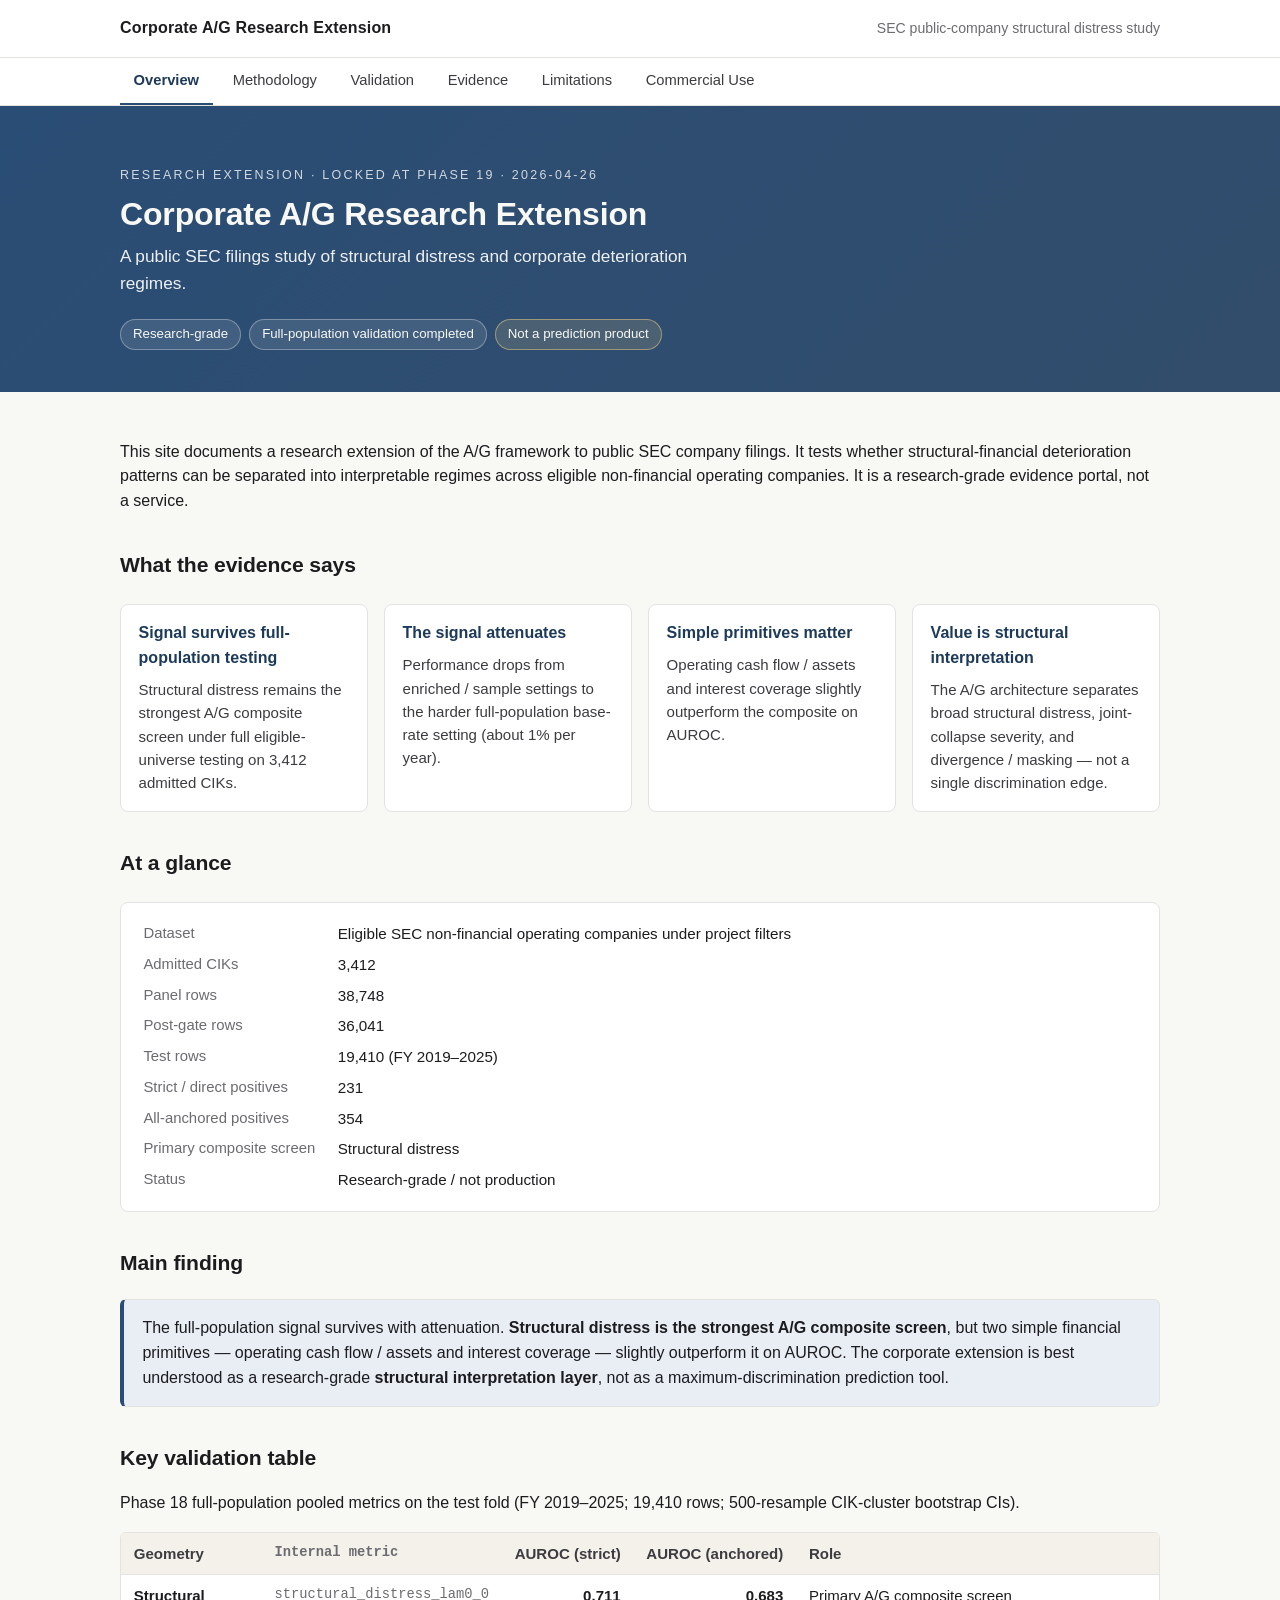
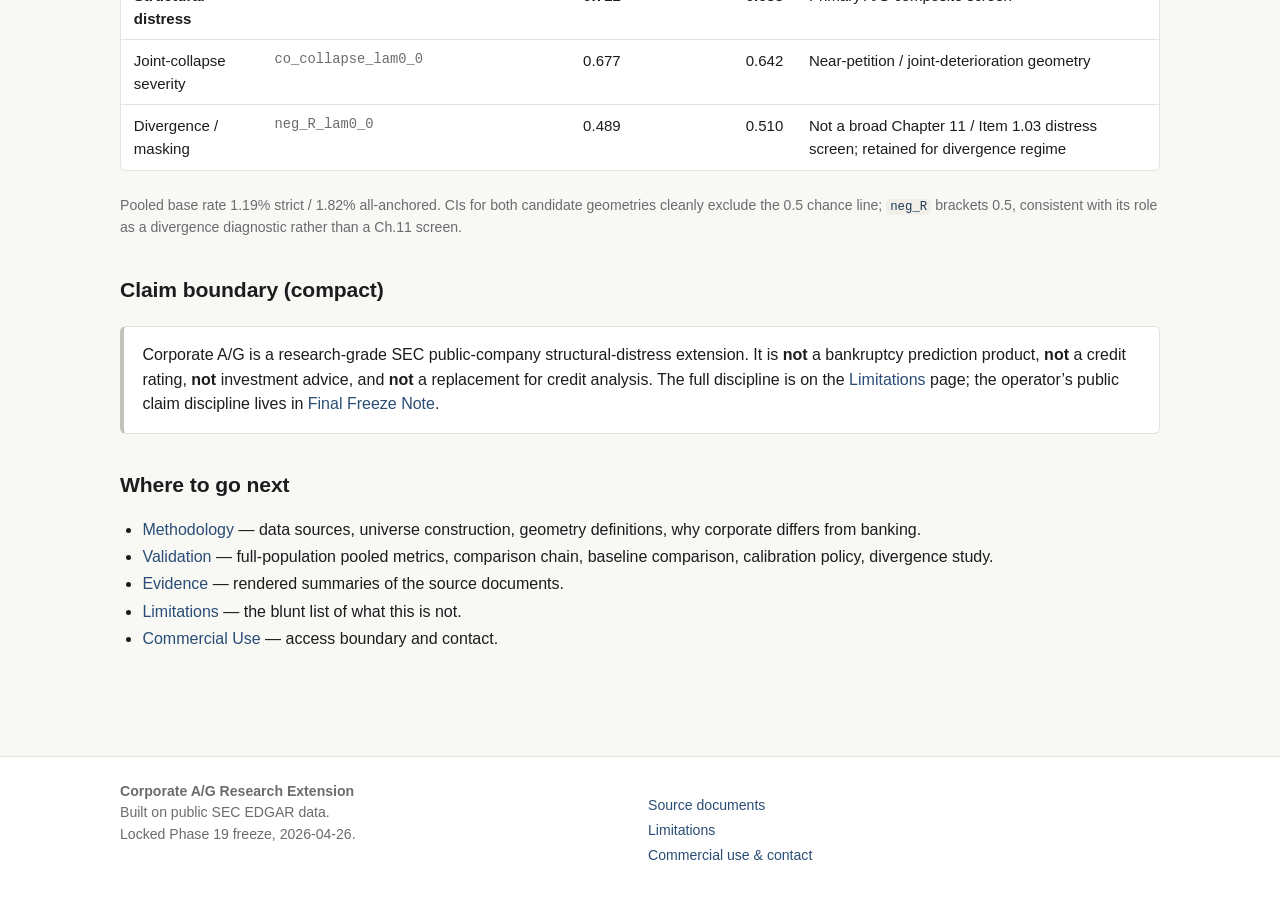
==== index.html @ e122009f "Add files via upload" ====
<!DOCTYPE html>
<html lang="en">
<head>
  <meta charset="utf-8">
  <meta name="viewport" content="width=device-width, initial-scale=1">
  <meta name="description" content="Corporate A/G Research Extension — a public SEC filings study of structural distress and corporate deterioration regimes. Research-grade, not a prediction product.">
  <title>Corporate A/G Research Extension</title>
  <link rel="stylesheet" href="assets/style.css">
</head>
<body>
  <header class="site-head">
    <div class="site-head-inner">
      <span class="brand"><a href="index.html">Corporate A/G Research Extension</a></span>
      <span class="brand-sub">SEC public-company structural distress study</span>
    </div>
  </header>
  <nav class="site-nav" aria-label="Primary">
    <div class="nav-inner">
      <a href="index.html" class="current">Overview</a>
      <a href="methodology.html">Methodology</a>
      <a href="validation.html">Validation</a>
      <a href="evidence.html">Evidence</a>
      <a href="limitations.html">Limitations</a>
      <a href="commercial-use.html">Commercial Use</a>
    </div>
  </nav>

  <section class="hero">
    <div class="hero-inner">
      <p class="hero-eyebrow">Research extension &middot; locked at Phase 19 &middot; 2026-04-26</p>
      <h1>Corporate A/G Research Extension</h1>
      <p class="lead">A public SEC filings study of structural distress and corporate deterioration regimes.</p>
      <div class="badge-row">
        <span class="badge">Research-grade</span>
        <span class="badge">Full-population validation completed</span>
        <span class="badge warn">Not a prediction product</span>
      </div>
    </div>
  </section>

  <main>
    <p>
      This site documents a research extension of the
      A/G framework to public SEC company filings. It tests
      whether structural-financial deterioration patterns can
      be separated into interpretable regimes across eligible
      non-financial operating companies. It is a research-grade
      evidence portal, not a service.
    </p>

    <h2>What the evidence says</h2>
    <div class="card-grid">
      <div class="card">
        <h3>Signal survives full-population testing</h3>
        <p>Structural distress remains the strongest A/G composite screen under full eligible-universe testing on 3,412 admitted CIKs.</p>
      </div>
      <div class="card">
        <h3>The signal attenuates</h3>
        <p>Performance drops from enriched / sample settings to the harder full-population base-rate setting (about 1% per year).</p>
      </div>
      <div class="card">
        <h3>Simple primitives matter</h3>
        <p>Operating cash flow / assets and interest coverage slightly outperform the composite on AUROC.</p>
      </div>
      <div class="card">
        <h3>Value is structural interpretation</h3>
        <p>The A/G architecture separates broad structural distress, joint-collapse severity, and divergence / masking — not a single discrimination edge.</p>
      </div>
    </div>

    <h2>At a glance</h2>
    <div class="metrics">
      <dl>
        <dt>Dataset</dt><dd>Eligible SEC non-financial operating companies under project filters</dd>
        <dt>Admitted CIKs</dt><dd>3,412</dd>
        <dt>Panel rows</dt><dd>38,748</dd>
        <dt>Post-gate rows</dt><dd>36,041</dd>
        <dt>Test rows</dt><dd>19,410 (FY 2019–2025)</dd>
        <dt>Strict / direct positives</dt><dd>231</dd>
        <dt>All-anchored positives</dt><dd>354</dd>
        <dt>Primary composite screen</dt><dd>Structural distress</dd>
        <dt>Status</dt><dd>Research-grade / not production</dd>
      </dl>
    </div>

    <h2>Main finding</h2>
    <div class="callout accent">
      <p>
        The full-population signal survives with attenuation.
        <strong>Structural distress is the strongest A/G
        composite screen</strong>, but two simple financial
        primitives — operating cash flow / assets and interest
        coverage — slightly outperform it on AUROC. The corporate
        extension is best understood as a research-grade
        <strong>structural interpretation layer</strong>, not as
        a maximum-discrimination prediction tool.
      </p>
    </div>

    <h2>Key validation table</h2>
    <p>
      Phase 18 full-population pooled metrics on the test fold
      (FY 2019–2025; 19,410 rows; 500-resample CIK-cluster bootstrap CIs).
    </p>
    <div class="table-wrap">
      <table>
        <thead>
          <tr>
            <th>Geometry</th>
            <th class="code">Internal metric</th>
            <th class="num">AUROC (strict)</th>
            <th class="num">AUROC (anchored)</th>
            <th>Role</th>
          </tr>
        </thead>
        <tbody>
          <tr>
            <td><strong>Structural distress</strong></td>
            <td class="code">structural_distress_lam0_0</td>
            <td class="num"><strong>0.711</strong></td>
            <td class="num"><strong>0.683</strong></td>
            <td>Primary A/G composite screen</td>
          </tr>
          <tr>
            <td>Joint-collapse severity</td>
            <td class="code">co_collapse_lam0_0</td>
            <td class="num">0.677</td>
            <td class="num">0.642</td>
            <td>Near-petition / joint-deterioration geometry</td>
          </tr>
          <tr>
            <td>Divergence / masking</td>
            <td class="code">neg_R_lam0_0</td>
            <td class="num">0.489</td>
            <td class="num">0.510</td>
            <td>Not a broad Chapter 11 / Item 1.03 distress screen; retained for divergence regime</td>
          </tr>
        </tbody>
      </table>
    </div>
    <p class="muted small">
      Pooled base rate 1.19% strict / 1.82% all-anchored. CIs for both candidate
      geometries cleanly exclude the 0.5 chance line; <code>neg_R</code> brackets 0.5,
      consistent with its role as a divergence diagnostic rather than a Ch.11 screen.
    </p>

    <h2>Claim boundary (compact)</h2>
    <div class="callout">
      <p>
        Corporate A/G is a research-grade SEC public-company
        structural-distress extension. It is <strong>not</strong> a
        bankruptcy prediction product, <strong>not</strong> a credit
        rating, <strong>not</strong> investment advice, and
        <strong>not</strong> a replacement for credit analysis.
        The full discipline is on the <a href="limitations.html">Limitations</a>
        page; the operator&rsquo;s public claim discipline lives in
        <a href="docs/final-freeze.html">Final Freeze Note</a>.
      </p>
    </div>

    <h2>Where to go next</h2>
    <ul class="tight-list">
      <li><a href="methodology.html">Methodology</a> &mdash; data sources, universe construction, geometry definitions, why corporate differs from banking.</li>
      <li><a href="validation.html">Validation</a> &mdash; full-population pooled metrics, comparison chain, baseline comparison, calibration policy, divergence study.</li>
      <li><a href="evidence.html">Evidence</a> &mdash; rendered summaries of the source documents.</li>
      <li><a href="limitations.html">Limitations</a> &mdash; the blunt list of what this is not.</li>
      <li><a href="commercial-use.html">Commercial Use</a> &mdash; access boundary and contact.</li>
    </ul>
  </main>

  <footer class="site-foot">
    <div class="foot-inner">
      <div>
        <strong>Corporate A/G Research Extension</strong><br>
        Built on public SEC EDGAR data.<br>
        Locked Phase 19 freeze, 2026-04-26.
      </div>
      <div>
        <ul>
          <li><a href="evidence.html">Source documents</a></li>
          <li><a href="limitations.html">Limitations</a></li>
          <li><a href="commercial-use.html">Commercial use &amp; contact</a></li>
        </ul>
      </div>
    </div>
  </footer>
</body>
</html>
---- assets/style.css ----
/* Corporate A/G Research Extension — public portal V2 stylesheet.
   Static, no external dependencies, GitHub Pages compatible. */

:root {
  --bg: #f8f8f5;
  --surface: #ffffff;
  --fg: #1c1c1f;
  --fg-soft: #3c3c40;
  --muted: #6b6b70;
  --rule: #e3e3df;
  --rule-strong: #c2c2bd;
  --accent: #2a4d75;
  --accent-soft: #e9eef5;
  --accent-fg: #1d3a59;
  --warn-bg: #fbf3df;
  --warn-fg: #6b5300;
  --warn-rule: #d6b94e;
  --forbid-bg: #f7e8e8;
  --forbid-fg: #6a1818;
  --forbid-rule: #c97777;
  --ok-bg: #ebf2ec;
  --ok-fg: #1f4a23;
  --ok-rule: #79a37c;
  --uncomf-bg: #fdf1e3;
  --uncomf-fg: #6a3a00;
  --uncomf-rule: #d99a44;
  --code-bg: #f1efe8;
  --hero-bg-1: #2a4d75;
  --hero-bg-2: #324d6b;
  --hero-fg: #f8f8f5;
}

* { box-sizing: border-box; }
html, body {
  margin: 0;
  padding: 0;
  background: var(--bg);
  color: var(--fg);
  font-family: -apple-system, BlinkMacSystemFont, "Segoe UI", Roboto, "Helvetica Neue", Arial, sans-serif;
  font-size: 16px;
  line-height: 1.55;
  -webkit-font-smoothing: antialiased;
  -moz-osx-font-smoothing: grayscale;
}

a { color: var(--accent); text-decoration: none; }
a:hover, a:focus { text-decoration: underline; text-decoration-thickness: 1.5px; }

img { max-width: 100%; height: auto; }

/* ---------- header / nav ---------- */
header.site-head {
  background: var(--surface);
  border-bottom: 1px solid var(--rule);
}
.site-head-inner {
  max-width: 1080px;
  margin: 0 auto;
  padding: 1rem 1.25rem;
  display: flex;
  justify-content: space-between;
  align-items: baseline;
  gap: 1rem;
  flex-wrap: wrap;
}
.brand { font-weight: 700; font-size: 1rem; letter-spacing: 0.01em; color: var(--fg); }
.brand a { color: inherit; }
.brand-sub { color: var(--muted); font-size: 0.88rem; margin-left: 0.4rem; }

nav.site-nav {
  background: var(--surface);
  border-bottom: 1px solid var(--rule);
  position: sticky; top: 0; z-index: 10;
}
.nav-inner {
  max-width: 1080px; margin: 0 auto; padding: 0 1.25rem;
  display: flex; gap: 0.4rem; flex-wrap: wrap;
}
nav.site-nav a {
  display: inline-block;
  padding: 0.7rem 0.85rem;
  font-size: 0.92rem;
  color: var(--fg-soft);
  border-bottom: 2px solid transparent;
}
nav.site-nav a:hover { color: var(--accent); text-decoration: none; }
nav.site-nav a.current {
  color: var(--accent-fg); font-weight: 600;
  border-bottom-color: var(--accent);
}

/* ---------- hero ---------- */
.hero {
  background: linear-gradient(135deg, var(--hero-bg-1), var(--hero-bg-2));
  color: var(--hero-fg);
}
.hero-inner {
  max-width: 1080px;
  margin: 0 auto;
  padding: 3rem 1.25rem 2.6rem 1.25rem;
}
.hero-eyebrow {
  font-size: 0.78rem;
  text-transform: uppercase;
  letter-spacing: 0.18em;
  color: rgba(255,255,255,0.78);
  margin-bottom: 0.6rem;
}
.hero h1 {
  margin: 0 0 0.6rem 0;
  font-size: 2.0rem;
  line-height: 1.2;
  font-weight: 700;
  letter-spacing: -0.005em;
}
.hero p.lead {
  margin: 0 0 1.4rem 0;
  font-size: 1.08rem;
  color: rgba(255,255,255,0.92);
  max-width: 60ch;
}
.badge-row {
  display: flex; flex-wrap: wrap; gap: 0.5rem;
}
.badge {
  display: inline-flex; align-items: center;
  background: rgba(255,255,255,0.10);
  border: 1px solid rgba(255,255,255,0.32);
  color: var(--hero-fg);
  border-radius: 999px;
  padding: 0.25rem 0.75rem;
  font-size: 0.83rem;
}
.badge.warn { background: rgba(255,221,135,0.14); border-color: rgba(255,221,135,0.45); }

/* secondary hero / page header for non-index pages */
.page-head {
  background: var(--surface);
  border-bottom: 1px solid var(--rule);
}
.page-head-inner {
  max-width: 1080px; margin: 0 auto; padding: 2rem 1.25rem 1.4rem 1.25rem;
}
.page-head-eyebrow { font-size: 0.78rem; letter-spacing: 0.16em; text-transform: uppercase; color: var(--muted); margin: 0 0 0.4rem 0; }
.page-head h1 { font-size: 1.65rem; margin: 0 0 0.4rem 0; line-height: 1.25; font-weight: 700; }
.page-head p.lead { margin: 0; color: var(--fg-soft); max-width: 70ch; }

/* ---------- main wrapper ---------- */
main {
  max-width: 1080px;
  margin: 0 auto;
  padding: 2rem 1.25rem 3rem 1.25rem;
}

main h2 {
  font-size: 1.32rem;
  margin: 2.2rem 0 0.7rem 0;
  font-weight: 700;
  letter-spacing: -0.005em;
}
main h2:first-child { margin-top: 0; }
main h3 { font-size: 1.05rem; margin: 1.3rem 0 0.5rem 0; font-weight: 600; }
main h4 { font-size: 0.95rem; margin: 1.1rem 0 0.4rem 0; font-weight: 600; color: var(--muted); text-transform: uppercase; letter-spacing: 0.04em; }

main p, main ul, main ol { font-size: 1rem; }
main ul, main ol { padding-left: 1.4rem; }
main li { margin: 0.35rem 0; }

/* ---------- cards ---------- */
.card-grid {
  display: grid;
  grid-template-columns: repeat(auto-fit, minmax(220px, 1fr));
  gap: 1rem;
  margin: 1.4rem 0 1.6rem 0;
}
.card {
  background: var(--surface);
  border: 1px solid var(--rule);
  border-radius: 8px;
  padding: 1rem 1.1rem;
}
.card h3 { margin: 0 0 0.45rem 0; font-size: 1rem; font-weight: 700; color: var(--accent-fg); }
.card p { margin: 0; color: var(--fg-soft); font-size: 0.94rem; }

/* ---------- metric panel ---------- */
.metrics {
  background: var(--surface);
  border: 1px solid var(--rule);
  border-radius: 8px;
  padding: 1.2rem 1.4rem;
  margin: 1.4rem 0;
}
.metrics h3 { margin: 0 0 0.7rem 0; font-size: 1rem; font-weight: 700; }
.metrics dl {
  margin: 0;
  display: grid;
  grid-template-columns: max-content 1fr;
  gap: 0.45rem 1.4rem;
}
.metrics dt { color: var(--muted); font-size: 0.93rem; }
.metrics dd { margin: 0; color: var(--fg); font-size: 0.95rem; font-weight: 500; }

/* ---------- callout boxes ---------- */
.callout {
  margin: 1.2rem 0;
  padding: 1rem 1.15rem;
  border-radius: 6px;
  border-left: 4px solid var(--rule-strong);
  background: var(--surface);
  border-top: 1px solid var(--rule);
  border-right: 1px solid var(--rule);
  border-bottom: 1px solid var(--rule);
}
.callout p:last-child, .callout ul:last-child, .callout ol:last-child { margin-bottom: 0; }
.callout p:first-child, .callout h3:first-child, .callout h4:first-child { margin-top: 0; }
.callout.accent { background: var(--accent-soft); border-left-color: var(--accent); }
.callout.warn { background: var(--warn-bg); border-left-color: var(--warn-rule); color: var(--warn-fg); }
.callout.uncomf { background: var(--uncomf-bg); border-left-color: var(--uncomf-rule); color: var(--uncomf-fg); }
.callout.forbid { background: var(--forbid-bg); border-left-color: var(--forbid-rule); color: var(--forbid-fg); }
.callout.ok { background: var(--ok-bg); border-left-color: var(--ok-rule); color: var(--ok-fg); }

.callout h3 { color: inherit; font-size: 1rem; }

/* ---------- tables ---------- */
.table-wrap {
  overflow-x: auto;
  -webkit-overflow-scrolling: touch;
  border: 1px solid var(--rule);
  border-radius: 6px;
  background: var(--surface);
  margin: 1rem 0 1.5rem 0;
}
table {
  border-collapse: collapse;
  width: 100%;
  font-size: 0.94rem;
}
th, td {
  text-align: left;
  padding: 0.55rem 0.8rem;
  border-bottom: 1px solid var(--rule);
  vertical-align: top;
}
th {
  background: #f3f1ea;
  font-weight: 600;
  color: var(--fg-soft);
  white-space: nowrap;
}
tbody tr:last-child td { border-bottom: none; }
tbody tr:hover { background: rgba(42,77,117,0.04); }
td.num, th.num { text-align: right; font-variant-numeric: tabular-nums; }
td.code, th.code { font-family: "SF Mono", Menlo, Consolas, monospace; font-size: 0.86rem; color: var(--muted); }

.metric-grid {
  display: grid;
  grid-template-columns: repeat(auto-fit, minmax(170px, 1fr));
  gap: 0.7rem;
  margin: 1rem 0 1.5rem 0;
}
.metric-tile {
  background: var(--surface);
  border: 1px solid var(--rule);
  border-radius: 6px;
  padding: 0.85rem 1rem;
}
.metric-label { color: var(--muted); font-size: 0.8rem; letter-spacing: 0.02em; text-transform: uppercase; }
.metric-value { font-size: 1.22rem; font-weight: 700; margin-top: 0.2rem; color: var(--fg); }
.metric-sub { color: var(--muted); font-size: 0.83rem; margin-top: 0.1rem; }

/* ---------- code & pre ---------- */
code {
  font-family: "SF Mono", Menlo, Consolas, monospace;
  background: var(--code-bg);
  padding: 1px 4px;
  border-radius: 3px;
  font-size: 0.88em;
  color: var(--accent-fg);
}
pre {
  background: var(--code-bg);
  padding: 0.8rem 1rem;
  overflow-x: auto;
  font-family: "SF Mono", Menlo, Consolas, monospace;
  font-size: 0.86rem;
  border-left: 3px solid var(--rule-strong);
  border-radius: 4px;
}
pre code { background: none; padding: 0; color: inherit; font-size: inherit; }

/* ---------- footer ---------- */
footer.site-foot {
  border-top: 1px solid var(--rule);
  background: var(--surface);
  margin-top: 2.5rem;
}
.foot-inner {
  max-width: 1080px; margin: 0 auto;
  padding: 1.5rem 1.25rem 2rem 1.25rem;
  font-size: 0.88rem;
  color: var(--muted);
  display: grid;
  grid-template-columns: 1fr 1fr;
  gap: 1rem;
}
.foot-inner .small { font-size: 0.83rem; }
.foot-inner ul { padding-left: 0; list-style: none; }
.foot-inner li { margin: 0.2rem 0; }

@media (max-width: 640px) {
  .foot-inner { grid-template-columns: 1fr; }
  .hero h1 { font-size: 1.6rem; }
  .hero p.lead { font-size: 1rem; }
}

/* ---------- evidence list ---------- */
.evidence-group { margin: 1.6rem 0; }
.evidence-group h3 { margin-bottom: 0.5rem; }
.evidence-list { list-style: none; padding-left: 0; }
.evidence-list li {
  background: var(--surface);
  border: 1px solid var(--rule);
  border-radius: 6px;
  padding: 0.85rem 1rem;
  margin: 0.45rem 0;
}
.evidence-list a { font-weight: 600; }
.evidence-list .desc { display: block; color: var(--fg-soft); font-size: 0.92rem; margin-top: 0.18rem; }

/* ---------- doc page ---------- */
.doc-summary {
  background: var(--surface);
  border: 1px solid var(--rule);
  border-radius: 8px;
  padding: 1.2rem 1.4rem;
  margin: 1.2rem 0 1.5rem 0;
}
.doc-summary h2 { margin-top: 0; }
.source-basis {
  background: #fbfaf3;
  border: 1px dashed var(--rule-strong);
  border-radius: 6px;
  padding: 0.7rem 0.95rem;
  margin: 1rem 0;
  font-size: 0.88rem;
  color: var(--muted);
}
.source-basis strong { color: var(--fg-soft); }

/* ---------- utility ---------- */
.muted { color: var(--muted); }
.center { text-align: center; }
.small { font-size: 0.88rem; }
.tight-list li { margin: 0.15rem 0; }
hr.section { border: none; border-top: 1px solid var(--rule); margin: 2.4rem 0 1.6rem 0; }
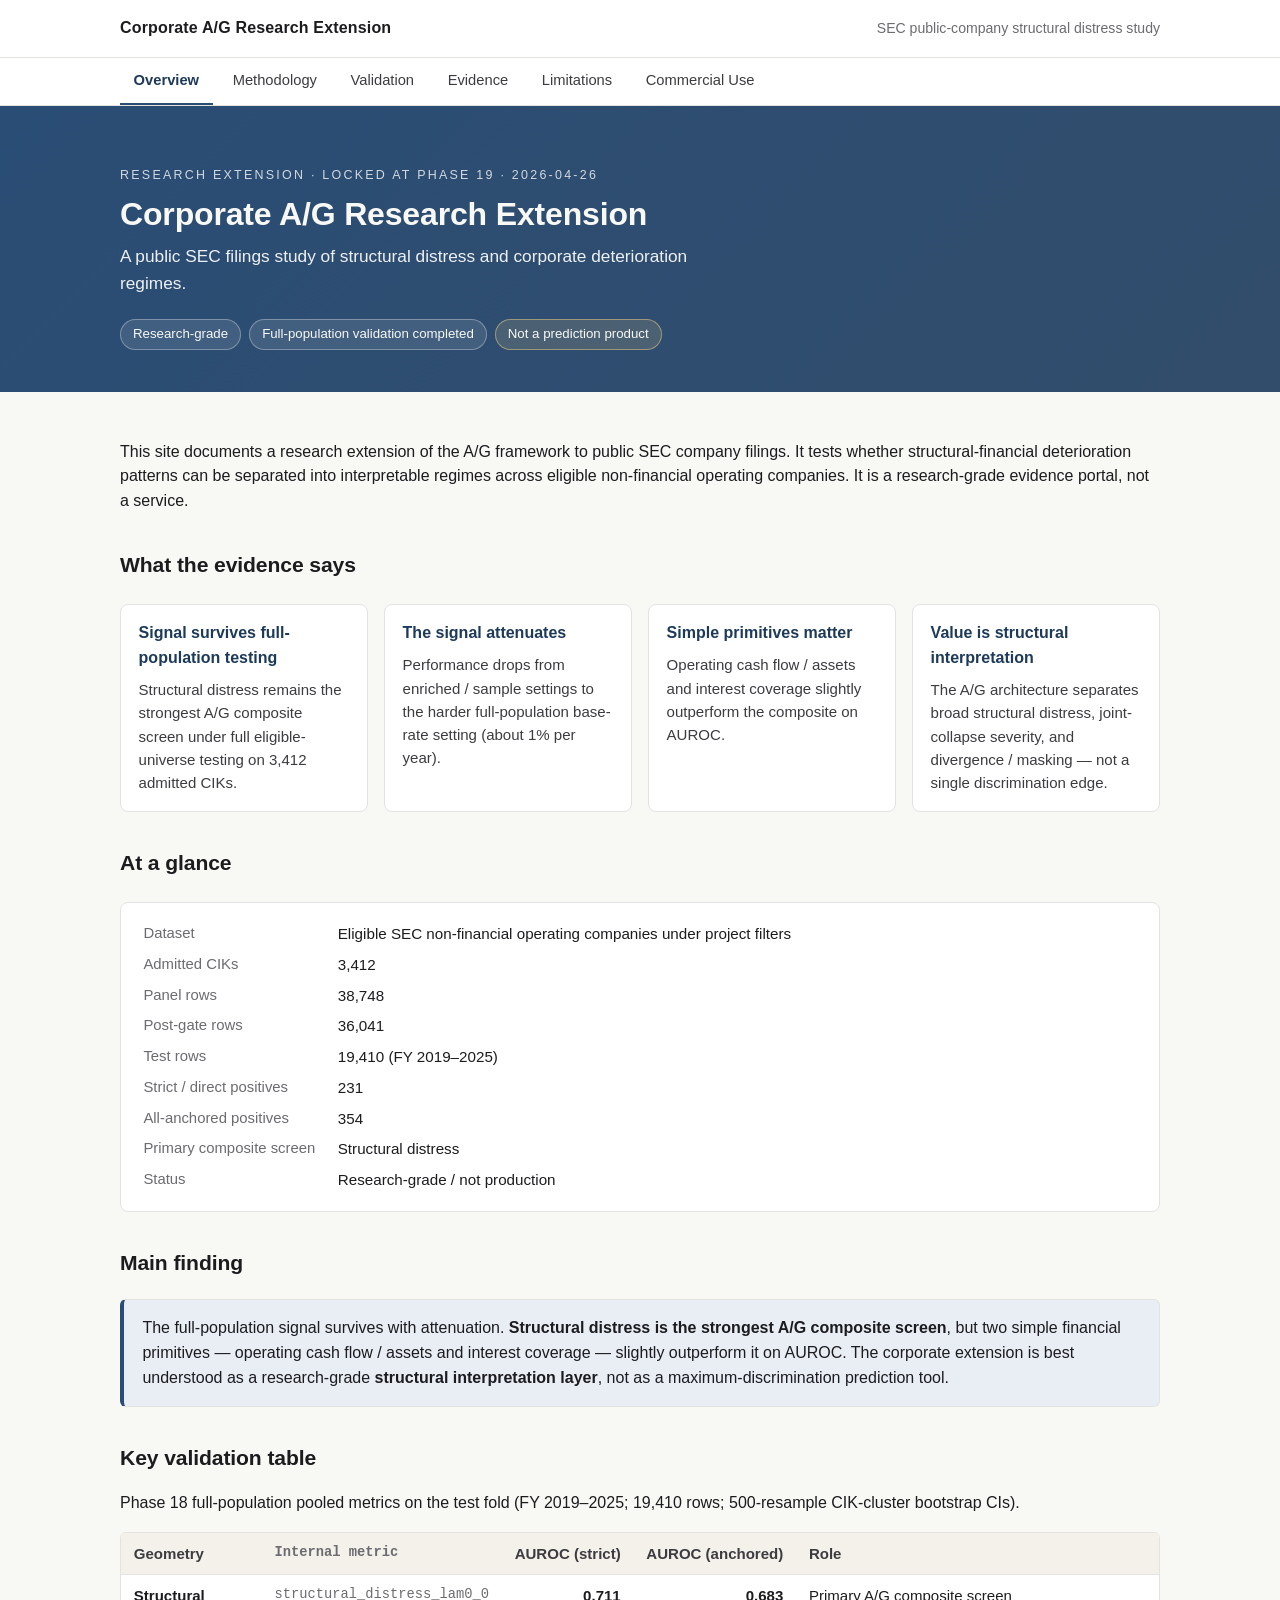
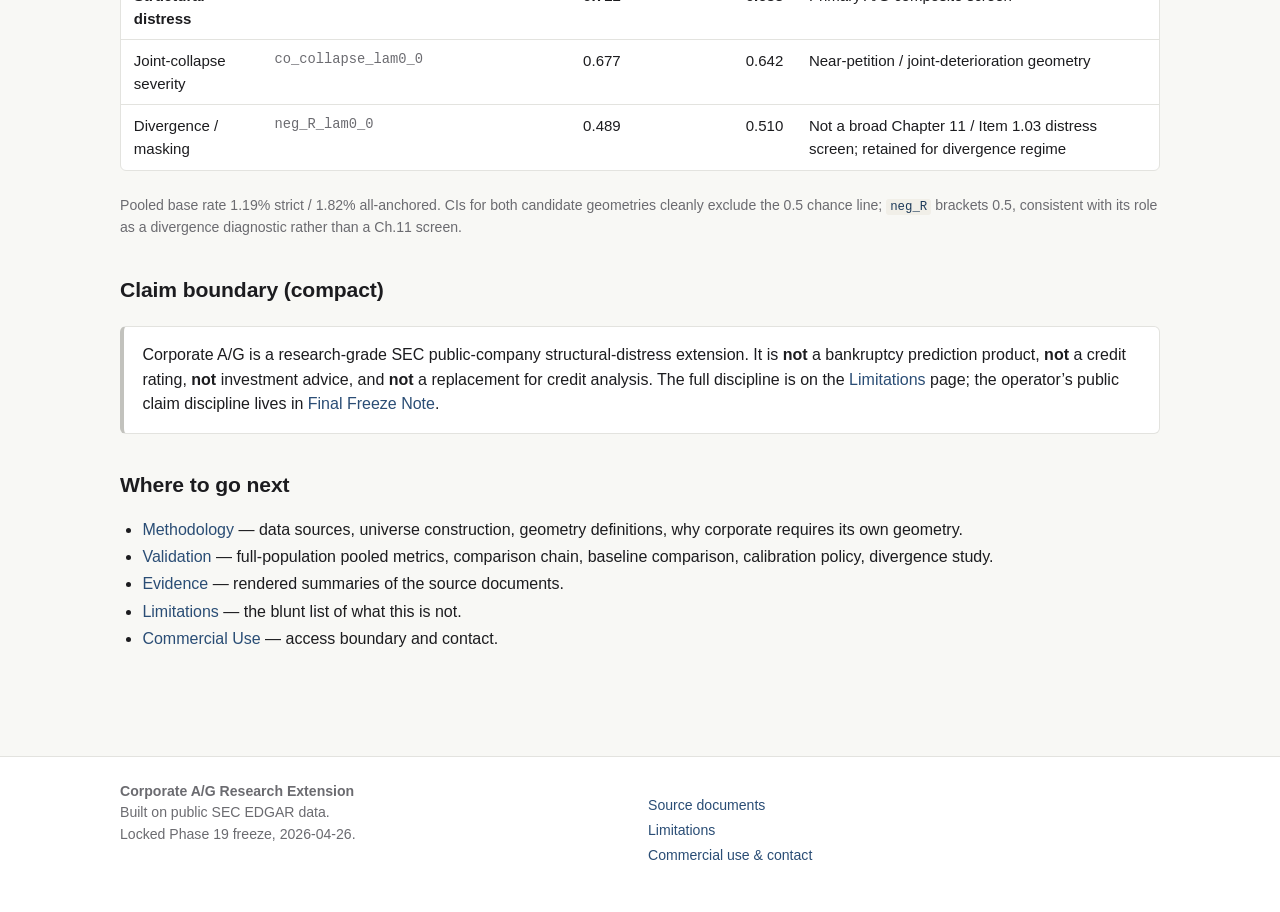
==== commit 26d5e2ab: "Add files via upload" ====
--- a/index.html
+++ b/index.html
@@ -160,7 +160,7 @@
 
     <h2>Where to go next</h2>
     <ul class="tight-list">
-      <li><a href="methodology.html">Methodology</a> &mdash; data sources, universe construction, geometry definitions, why corporate differs from banking.</li>
+      <li><a href="methodology.html">Methodology</a> &mdash; data sources, universe construction, geometry definitions, why corporate requires its own geometry.</li>
       <li><a href="validation.html">Validation</a> &mdash; full-population pooled metrics, comparison chain, baseline comparison, calibration policy, divergence study.</li>
       <li><a href="evidence.html">Evidence</a> &mdash; rendered summaries of the source documents.</li>
       <li><a href="limitations.html">Limitations</a> &mdash; the blunt list of what this is not.</li>
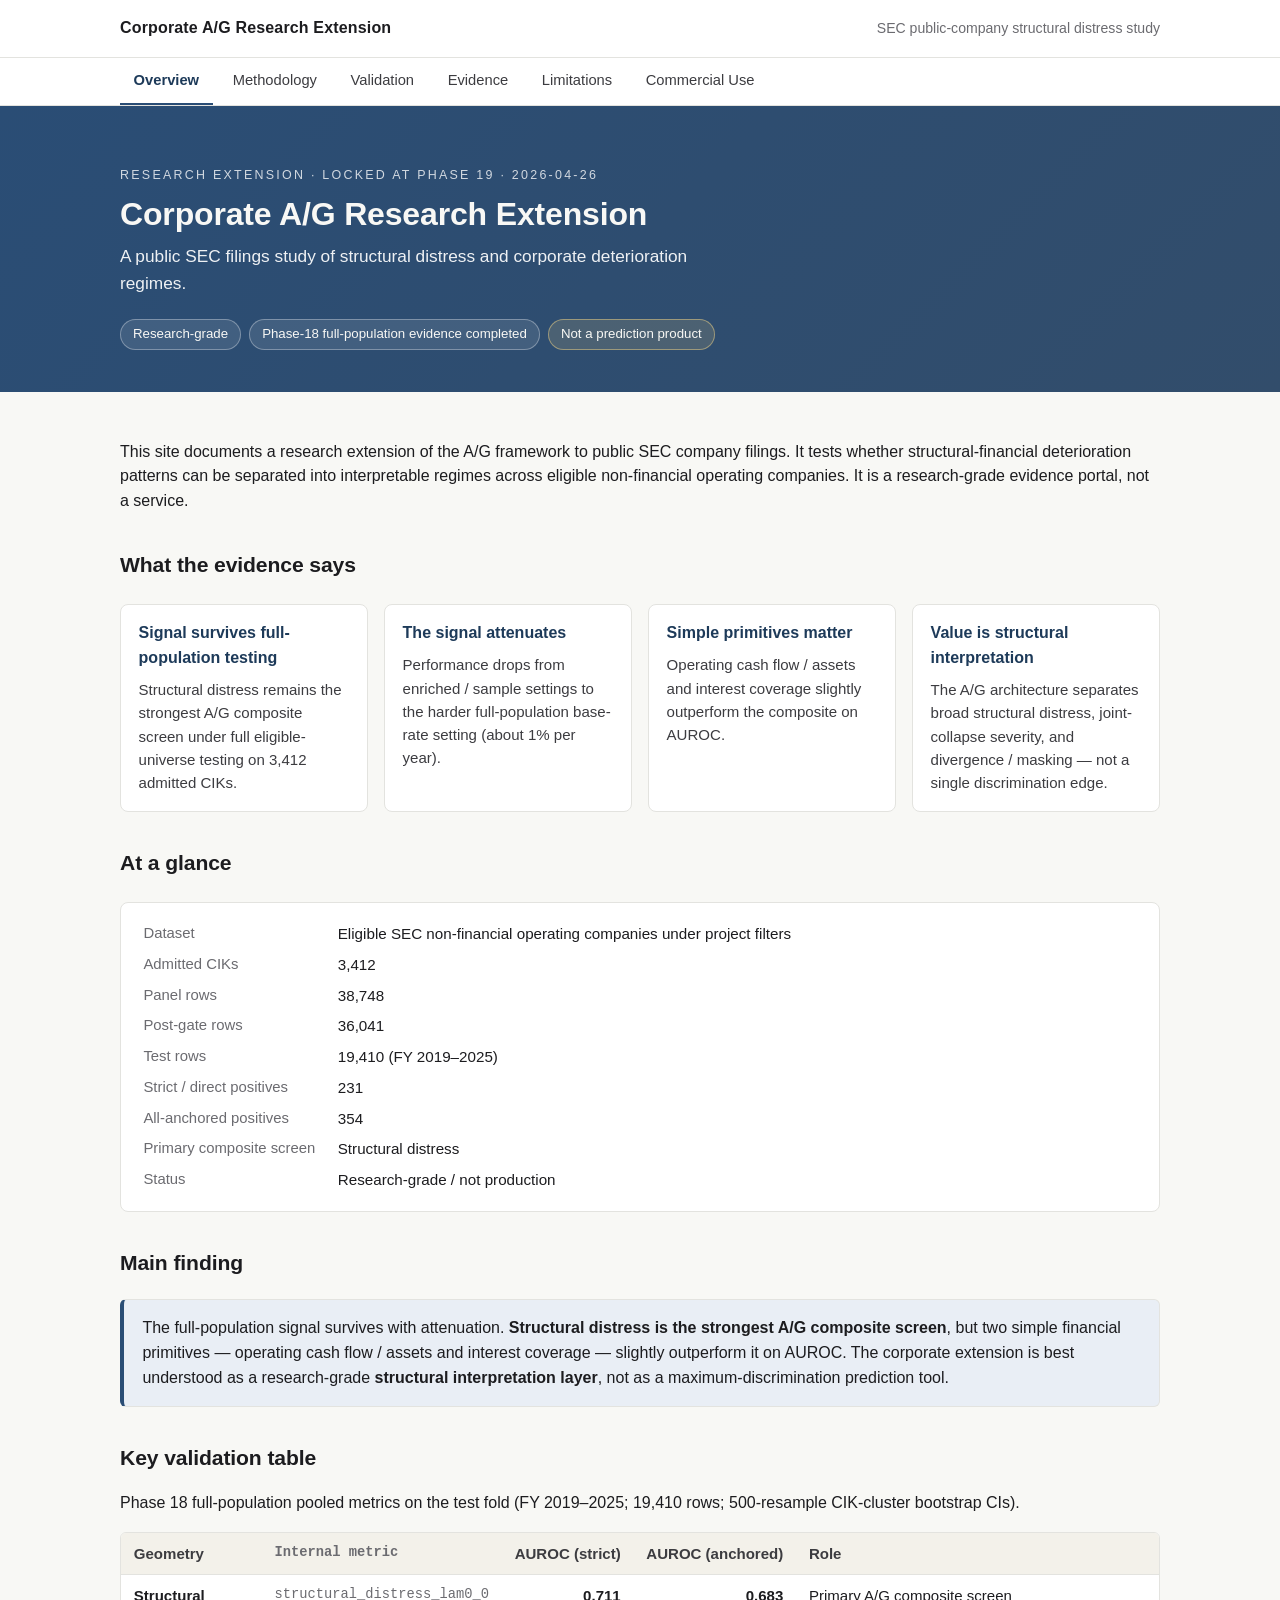
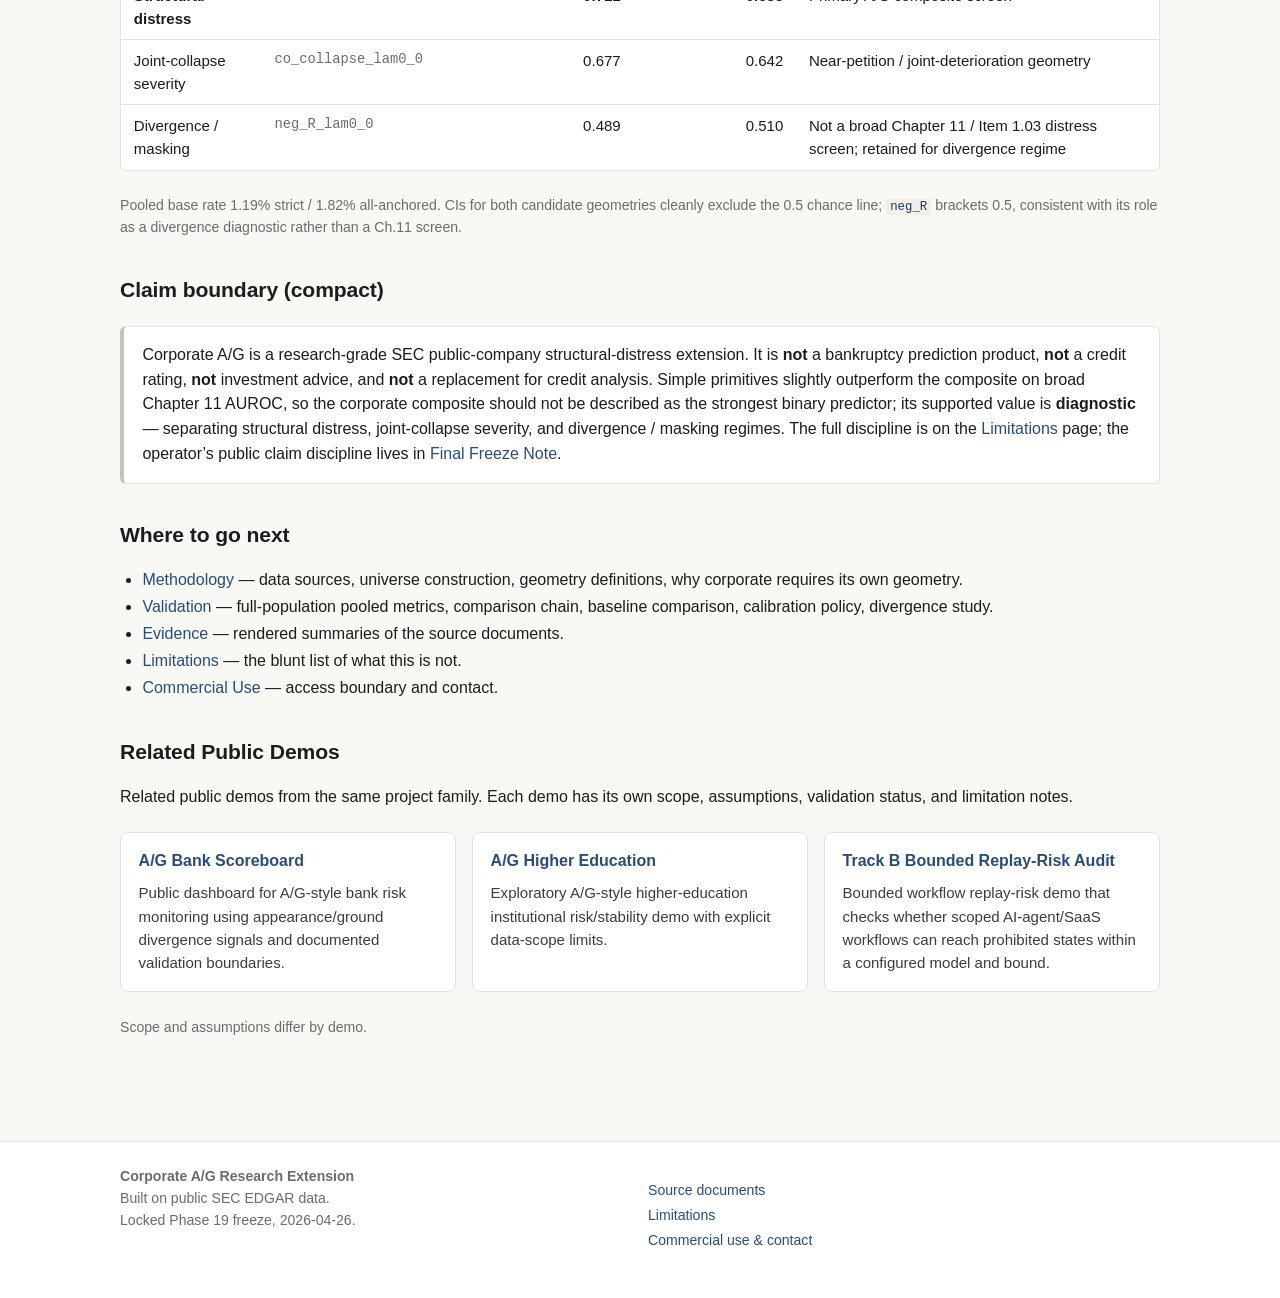
==== commit b7e5514d: "Add files via upload" ====
--- a/index.html
+++ b/index.html
@@ -32,7 +32,7 @@
       <p class="lead">A public SEC filings study of structural distress and corporate deterioration regimes.</p>
       <div class="badge-row">
         <span class="badge">Research-grade</span>
-        <span class="badge">Full-population validation completed</span>
+        <span class="badge">Phase-18 full-population evidence completed</span>
         <span class="badge warn">Not a prediction product</span>
       </div>
     </div>
@@ -152,8 +152,14 @@
         bankruptcy prediction product, <strong>not</strong> a credit
         rating, <strong>not</strong> investment advice, and
         <strong>not</strong> a replacement for credit analysis.
-        The full discipline is on the <a href="limitations.html">Limitations</a>
-        page; the operator&rsquo;s public claim discipline lives in
+        Simple primitives slightly outperform the composite on broad
+        Chapter 11 AUROC, so the corporate composite should not be
+        described as the strongest binary predictor; its supported
+        value is <strong>diagnostic</strong> — separating structural
+        distress, joint-collapse severity, and divergence / masking
+        regimes. The full discipline is on the
+        <a href="limitations.html">Limitations</a> page; the
+        operator&rsquo;s public claim discipline lives in
         <a href="docs/final-freeze.html">Final Freeze Note</a>.
       </p>
     </div>
@@ -166,6 +172,27 @@
       <li><a href="limitations.html">Limitations</a> &mdash; the blunt list of what this is not.</li>
       <li><a href="commercial-use.html">Commercial Use</a> &mdash; access boundary and contact.</li>
     </ul>
+
+    <h2>Related Public Demos</h2>
+    <p>
+      Related public demos from the same project family. Each demo has its own
+      scope, assumptions, validation status, and limitation notes.
+    </p>
+    <div class="card-grid">
+      <div class="card">
+        <h3><a href="https://bome2017.github.io/ag-bank-scoreboard/">A/G Bank Scoreboard</a></h3>
+        <p>Public dashboard for A/G-style bank risk monitoring using appearance/ground divergence signals and documented validation boundaries.</p>
+      </div>
+      <div class="card">
+        <h3><a href="https://bome2017.github.io/ag-higher-education/">A/G Higher Education</a></h3>
+        <p>Exploratory A/G-style higher-education institutional risk/stability demo with explicit data-scope limits.</p>
+      </div>
+      <div class="card">
+        <h3><a href="https://bome2017.github.io/Replay-Verifier/">Track B Bounded Replay-Risk Audit</a></h3>
+        <p>Bounded workflow replay-risk demo that checks whether scoped AI-agent/SaaS workflows can reach prohibited states within a configured model and bound.</p>
+      </div>
+    </div>
+    <p class="muted small">Scope and assumptions differ by demo.</p>
   </main>
 
   <footer class="site-foot">
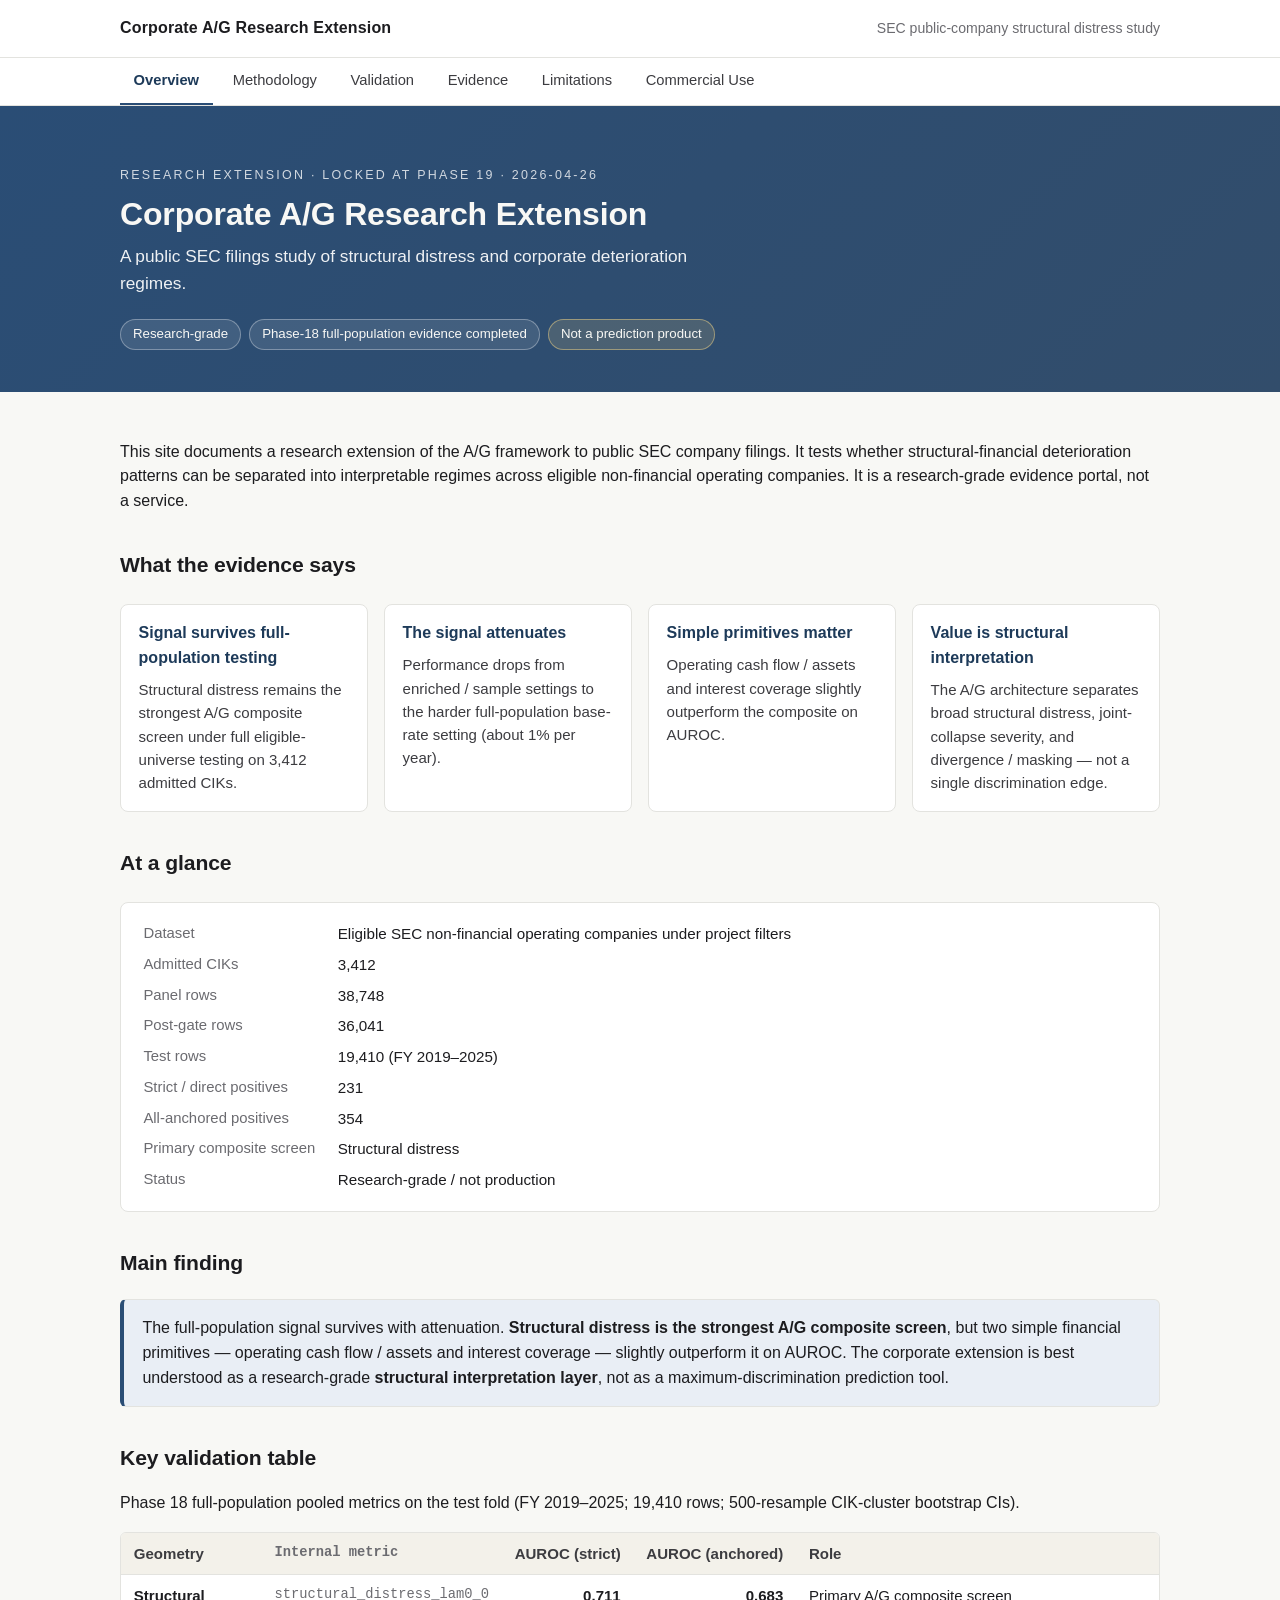
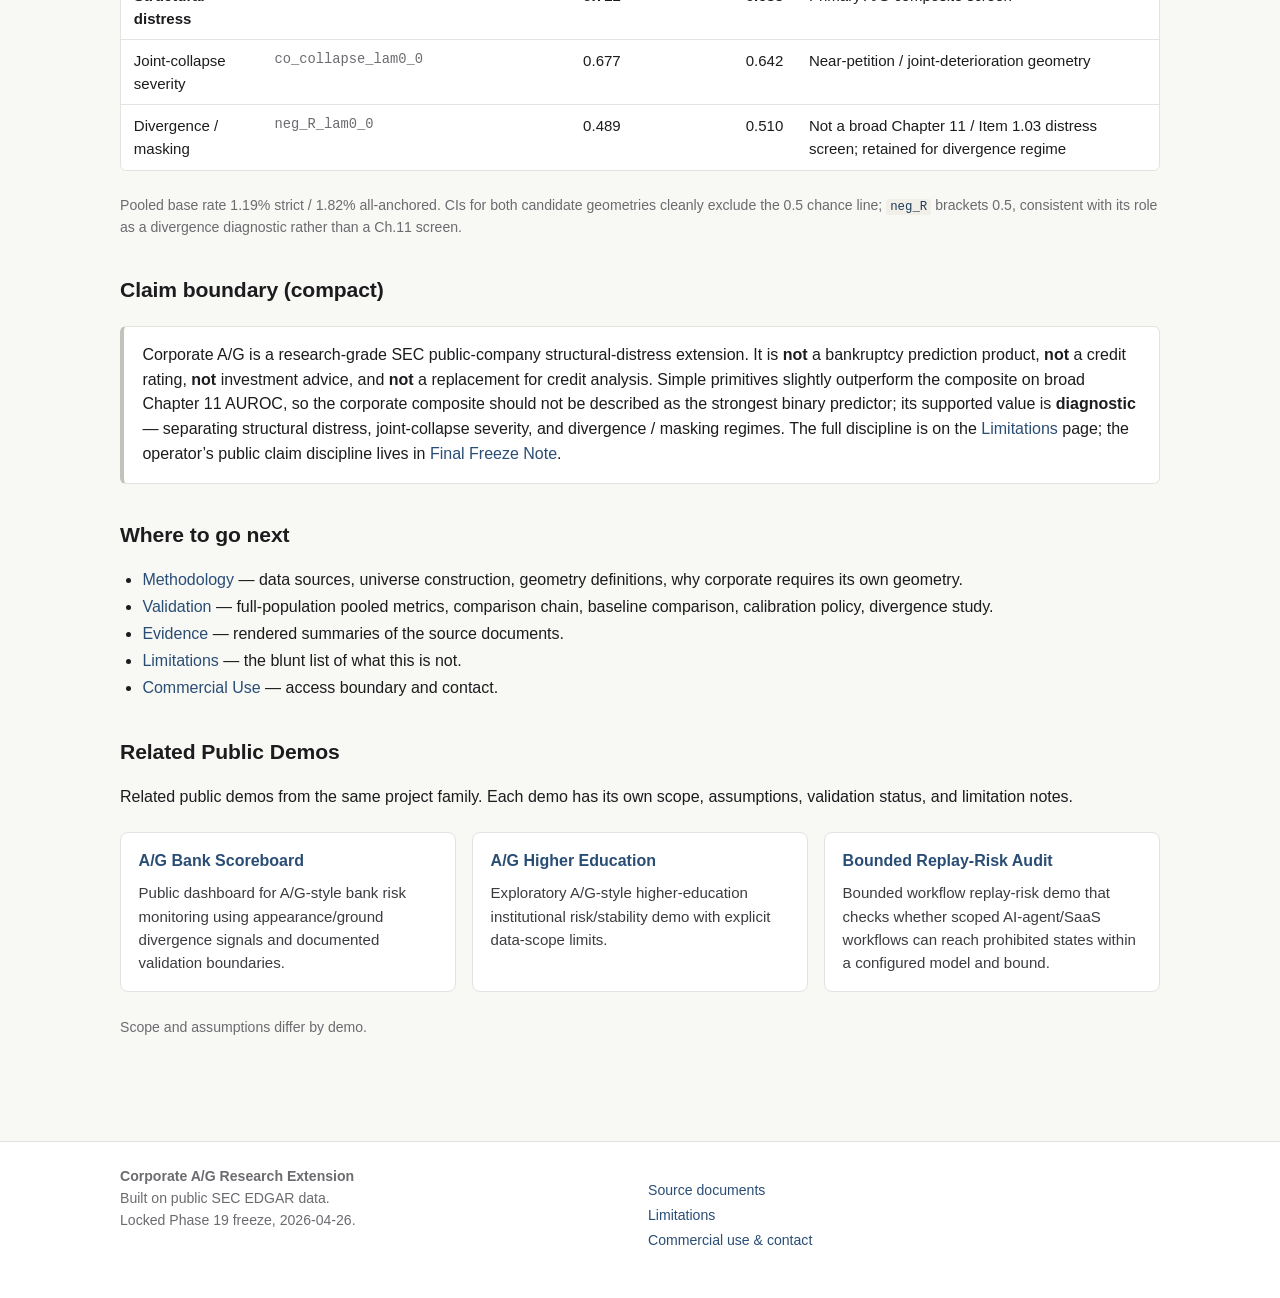
==== commit 2a7cf968: "Add files via upload" ====
--- a/index.html
+++ b/index.html
@@ -188,7 +188,7 @@
         <p>Exploratory A/G-style higher-education institutional risk/stability demo with explicit data-scope limits.</p>
       </div>
       <div class="card">
-        <h3><a href="https://bome2017.github.io/Replay-Verifier/">Track B Bounded Replay-Risk Audit</a></h3>
+        <h3><a href="https://bome2017.github.io/Replay-Verifier/">Bounded Replay-Risk Audit</a></h3>
         <p>Bounded workflow replay-risk demo that checks whether scoped AI-agent/SaaS workflows can reach prohibited states within a configured model and bound.</p>
       </div>
     </div>
